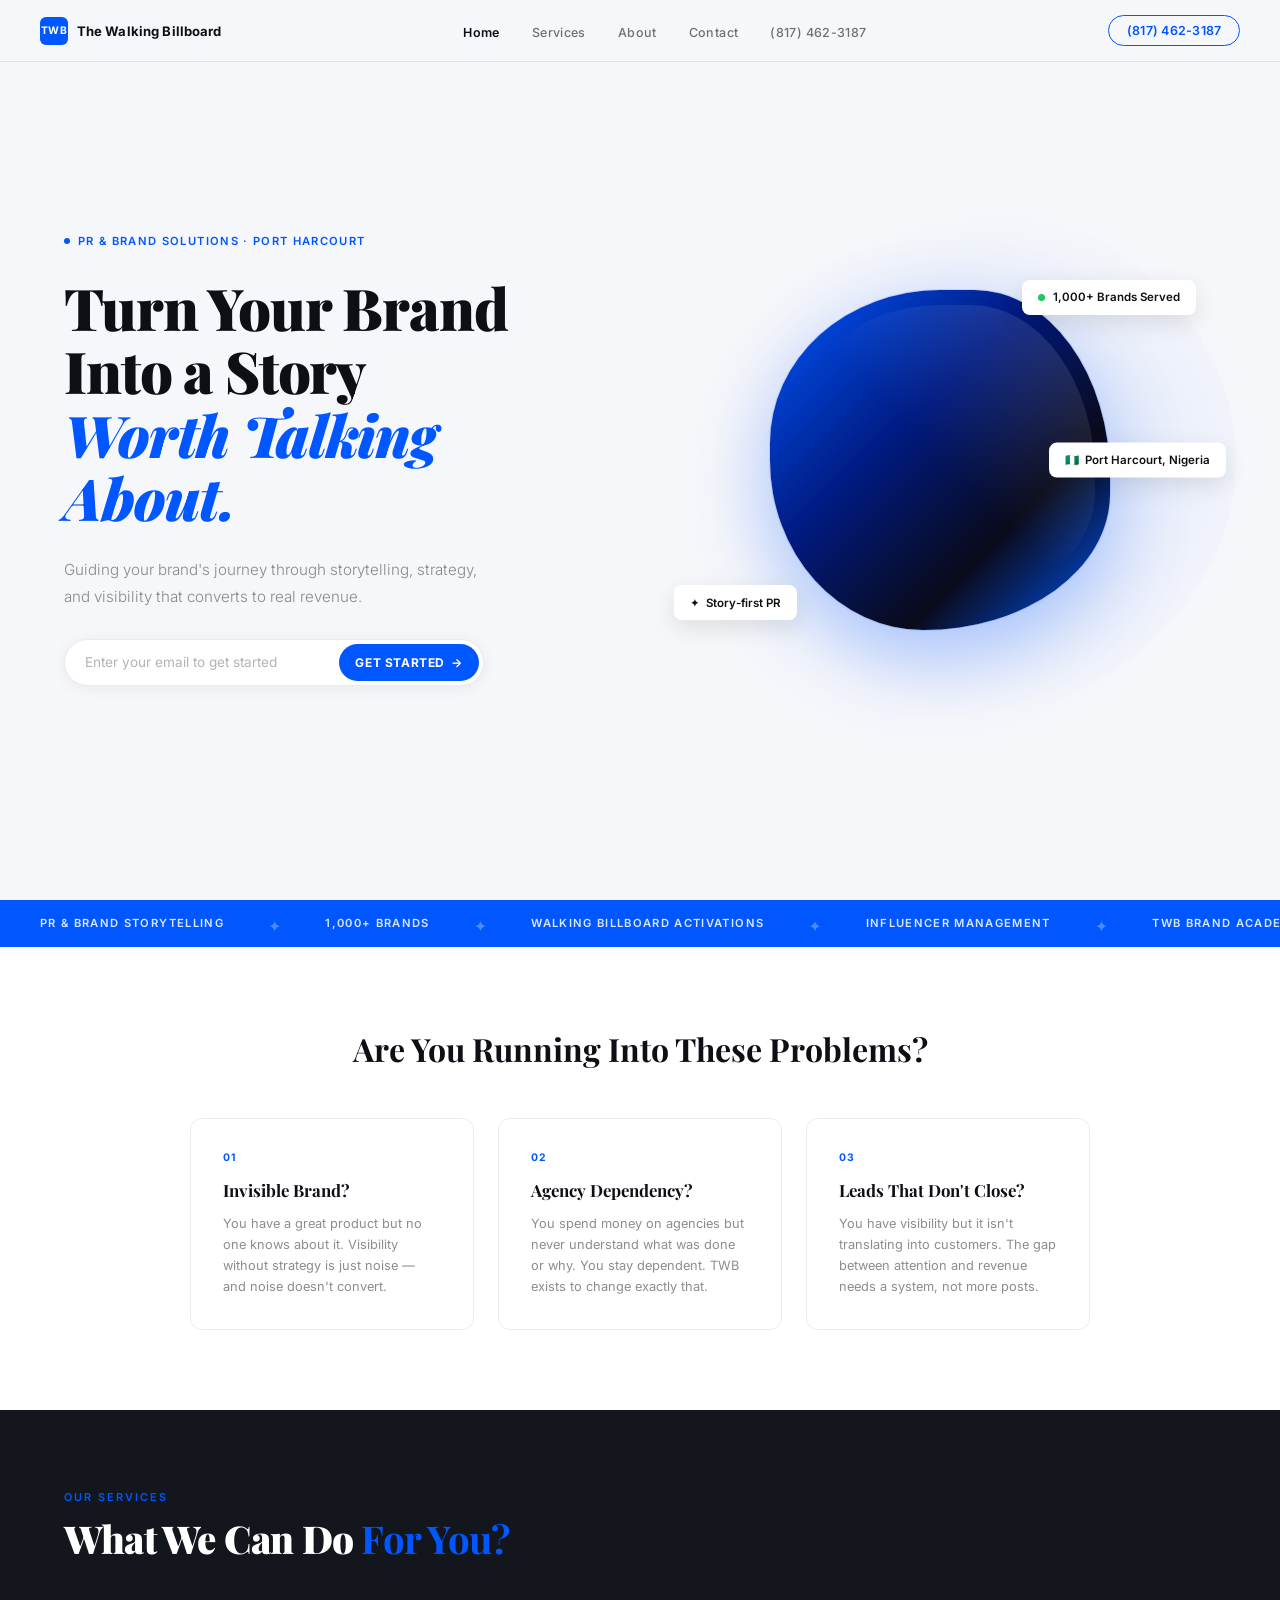
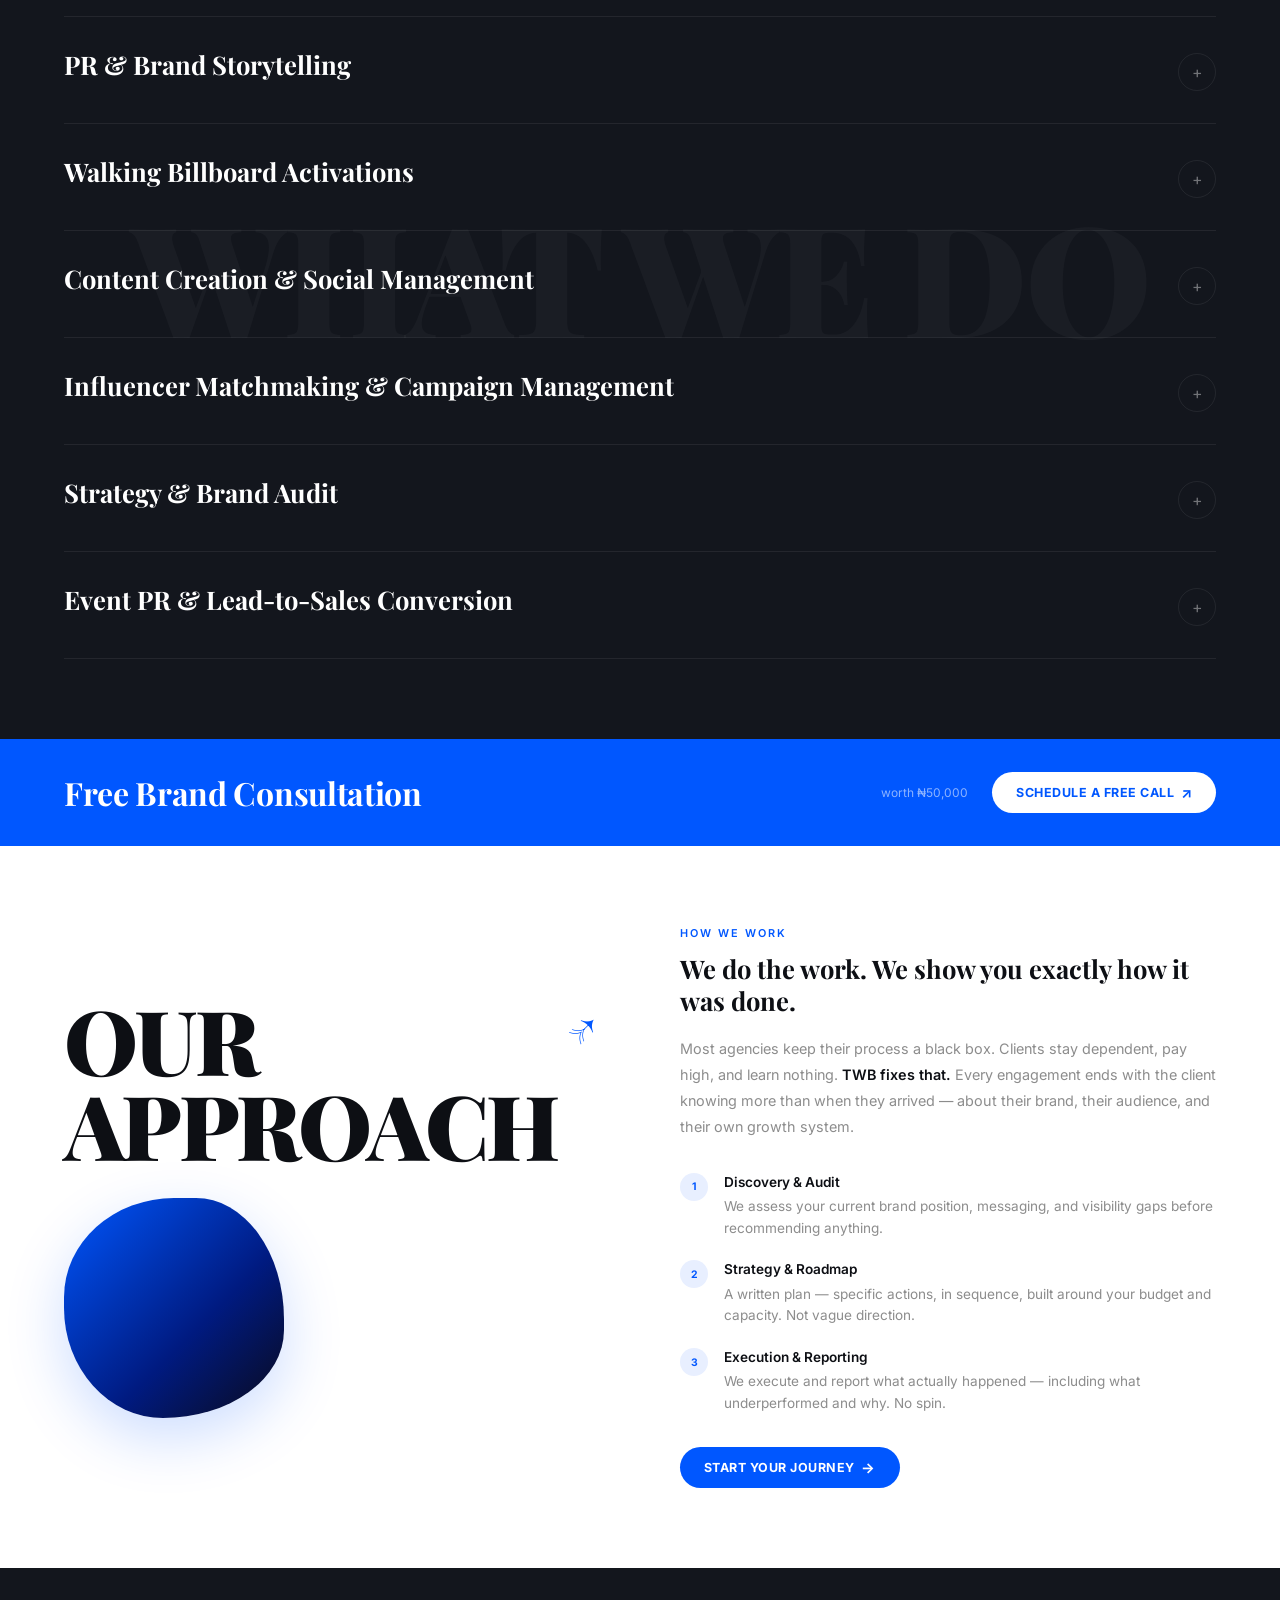
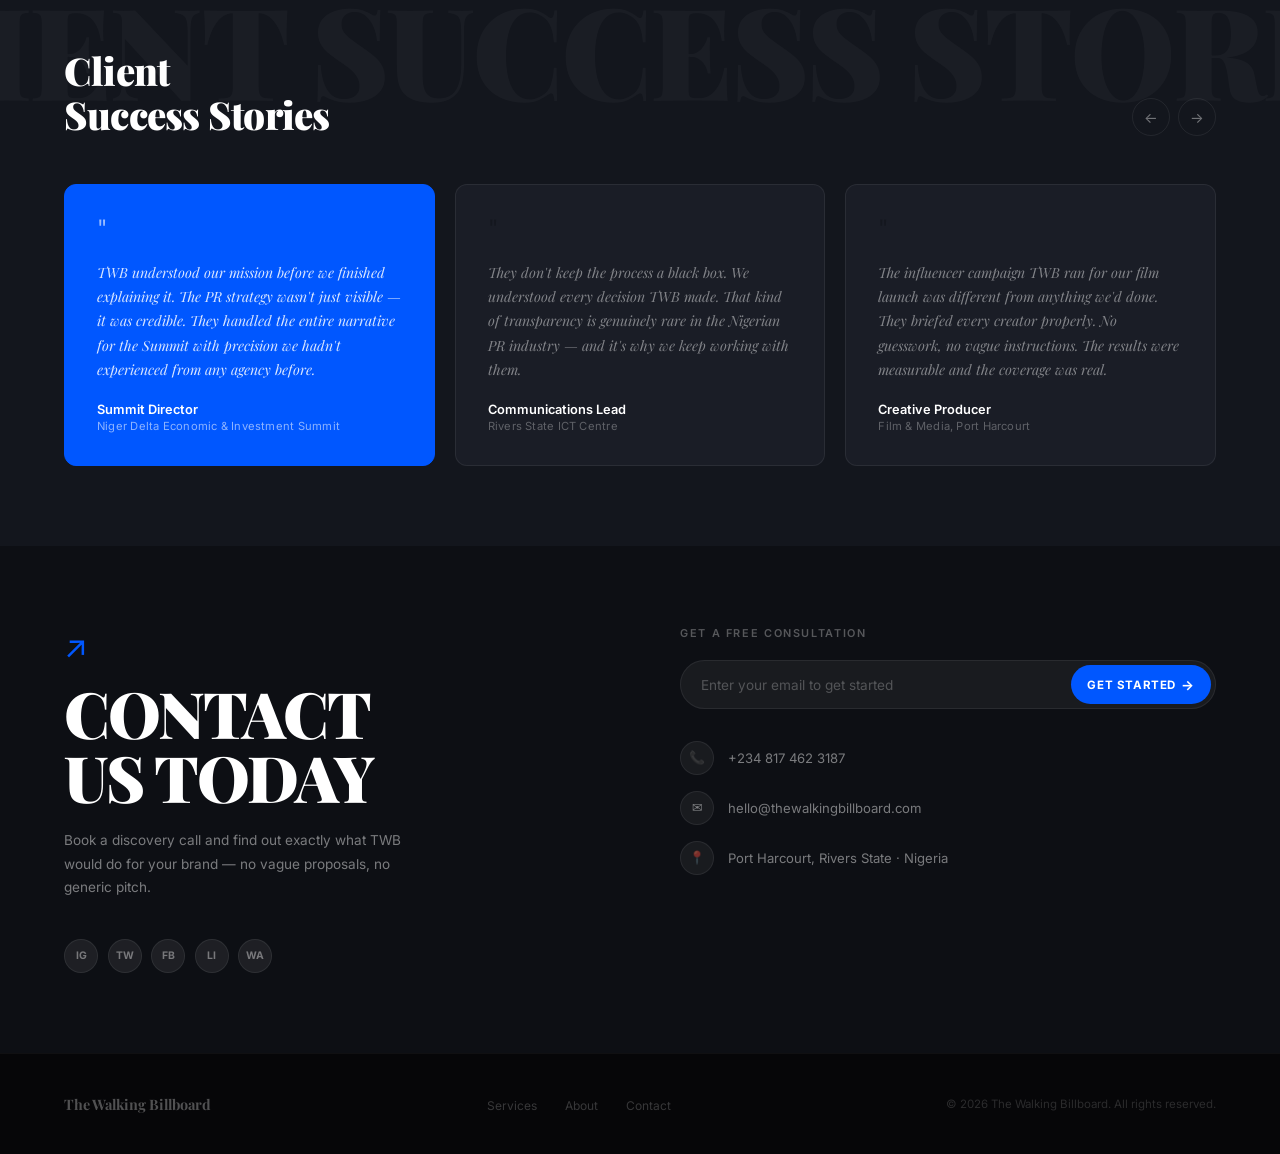
==== index.html @ 9c73ed3b "Build full multi-page website for The Walking Billboard Unify all pages onto one premium design syst" ====
<!DOCTYPE html>
<html lang="en">
<head>
<meta charset="UTF-8">
<meta name="viewport" content="width=device-width, initial-scale=1.0">
<title>The Walking Billboard — PR & Brand Solutions | Port Harcourt</title>
<meta name="description" content="The Walking Billboard is a PR and brand strategy studio in Port Harcourt, Nigeria. We turn brands into stories worth talking about — storytelling, visibility, and conversion that drive real revenue.">
<link rel="preconnect" href="https://fonts.googleapis.com">
<link rel="preconnect" href="https://fonts.gstatic.com" crossorigin>
<link href="https://fonts.googleapis.com/css2?family=Playfair+Display:ital,wght@0,700;0,900;1,700&family=Inter:wght@300;400;500;600;700&display=swap" rel="stylesheet">
<link rel="stylesheet" href="styles.css">
</head>
<body>

<!-- NAV -->
<nav>
  <a href="index.html" class="nav-logo">
    <div class="nav-logo-mark">TWB</div>
    The Walking Billboard
  </a>
  <button class="nav-toggle" aria-label="Toggle navigation">☰</button>
  <ul class="nav-links">
    <li><a href="index.html" class="active">Home</a></li>
    <li><a href="services.html">Services</a></li>
    <li><a href="about.html">About</a></li>
    <li><a href="contact.html">Contact</a></li>
    <li><a href="tel:+2348174623187" class="nav-cta-mobile">(817) 462-3187</a></li>
  </ul>
  <a href="tel:+2348174623187" class="nav-cta">(817) 462-3187</a>
</nav>


<!-- HERO -->
<section class="hero">
  <div class="hero-left">
    <div class="hero-tag fade-in">
      <span class="hero-tag-dot"></span>
      PR & Brand Solutions · Port Harcourt
    </div>
    <h1 class="hero-headline fade-in">
      Turn Your Brand<br>Into a Story<br><em>Worth Talking About.</em>
    </h1>
    <p class="hero-sub fade-in">
      Guiding your brand's journey through storytelling, strategy, and visibility that converts to real revenue.
    </p>
    <form class="hero-form fade-in" data-form="lead">
      <div class="hero-input-row">
        <input class="hero-input" type="email" required placeholder="Enter your email to get started">
        <button class="hero-input-btn" type="submit">Get Started <span>→</span></button>
      </div>
    </form>
  </div>

  <div class="hero-right fade-in">
    <div class="hero-visual-bg"></div>
    <div class="hero-orb"><div class="hero-orb-inner"></div></div>
    <div class="hero-floating-tag tag-top">
      <span class="dot"></span> 1,000+ Brands Served
    </div>
    <div class="hero-floating-tag tag-bottom">
      ✦ &nbsp;Story-first PR
    </div>
    <div class="hero-floating-tag tag-mid">
      🇳🇬 &nbsp;Port Harcourt, Nigeria
    </div>
  </div>
</section>


<!-- TICKER -->
<div class="ticker-wrap">
  <div class="ticker-inner">
    <span class="ticker-item">PR & Brand Storytelling</span><span class="ticker-sep">✦</span>
    <span class="ticker-item">1,000+ Brands</span><span class="ticker-sep">✦</span>
    <span class="ticker-item">Walking Billboard Activations</span><span class="ticker-sep">✦</span>
    <span class="ticker-item">Influencer Management</span><span class="ticker-sep">✦</span>
    <span class="ticker-item">TWB Brand Academy</span><span class="ticker-sep">✦</span>
    <span class="ticker-item">Content Creation</span><span class="ticker-sep">✦</span>
    <span class="ticker-item">Event Launch PR</span><span class="ticker-sep">✦</span>
    <span class="ticker-item">Media Strategy</span><span class="ticker-sep">✦</span>
    <!-- dupe for loop -->
    <span class="ticker-item">PR & Brand Storytelling</span><span class="ticker-sep">✦</span>
    <span class="ticker-item">1,000+ Brands</span><span class="ticker-sep">✦</span>
    <span class="ticker-item">Walking Billboard Activations</span><span class="ticker-sep">✦</span>
    <span class="ticker-item">Influencer Management</span><span class="ticker-sep">✦</span>
    <span class="ticker-item">TWB Brand Academy</span><span class="ticker-sep">✦</span>
    <span class="ticker-item">Content Creation</span><span class="ticker-sep">✦</span>
    <span class="ticker-item">Event Launch PR</span><span class="ticker-sep">✦</span>
    <span class="ticker-item">Media Strategy</span><span class="ticker-sep">✦</span>
  </div>
</div>


<!-- PROBLEMS -->
<section class="problems">
  <h2 class="problems-heading fade-in">Are You Running Into These Problems?</h2>
  <div class="problems-grid">
    <div class="problem-card fade-in">
      <div class="problem-num">01</div>
      <h3>Invisible Brand?</h3>
      <p>You have a great product but no one knows about it. Visibility without strategy is just noise — and noise doesn't convert.</p>
    </div>
    <div class="problem-card fade-in">
      <div class="problem-num">02</div>
      <h3>Agency Dependency?</h3>
      <p>You spend money on agencies but never understand what was done or why. You stay dependent. TWB exists to change exactly that.</p>
    </div>
    <div class="problem-card fade-in">
      <div class="problem-num">03</div>
      <h3>Leads That Don't Close?</h3>
      <p>You have visibility but it isn't translating into customers. The gap between attention and revenue needs a system, not more posts.</p>
    </div>
  </div>
</section>


<!-- SERVICES -->
<section class="services-section" id="services">
  <div class="services-ghost">WHAT WE DO</div>
  <p class="services-label fade-in">Our Services</p>
  <h2 class="services-heading fade-in">What We Can Do <strong>For You?</strong></h2>

  <div class="service-rows">
    <div class="service-row fade-in">
      <div class="service-row-left">
        <div class="service-row-title">PR &amp; Brand Storytelling</div>
        <div class="service-row-body">Full PR management — TWB acts as your publicist, building and protecting your brand narrative in the public space. Brand story development, press releases, crisis comms, and quarterly brand reviews.</div>
      </div>
      <div class="service-row-arrow">+</div>
    </div>

    <div class="service-row fade-in">
      <div class="service-row-left">
        <div class="service-row-title">Walking Billboard Activations</div>
        <div class="service-row-body">Brand ambassadors deployed in streets, events, and venues — wearing your merch, carrying your message, generating the kind of presence a roadside sign never could. Minimum three ambassadors per activation, with real-time social documentation.</div>
      </div>
      <div class="service-row-arrow">+</div>
    </div>

    <div class="service-row fade-in">
      <div class="service-row-left">
        <div class="service-row-title">Content Creation &amp; Social Management</div>
        <div class="service-row-body">Monthly production of social media content built around a narrative arc, not random promotional posts. Three package tiers covering copy, captions, graphics, and short-form video. Full management option includes community engagement, DMs, and competitor monitoring.</div>
      </div>
      <div class="service-row-arrow">+</div>
    </div>

    <div class="service-row fade-in">
      <div class="service-row-left">
        <div class="service-row-title">Influencer Matchmaking &amp; Campaign Management</div>
        <div class="service-row-body">TWB identifies, vets, negotiates with, and manages influencers on your behalf — assessed on engagement rate, audience demographics, content quality, and past brand work. Full post-campaign reporting with reach, engagement, and qualitative brand assessment.</div>
      </div>
      <div class="service-row-arrow">+</div>
    </div>

    <div class="service-row fade-in">
      <div class="service-row-left">
        <div class="service-row-title">Strategy &amp; Brand Audit</div>
        <div class="service-row-body">A full brand strategy session or diagnostic audit that ends with a documented roadmap and prioritised action list. Not a mood board — a written plan that tells you what to do, in what order, and why. Delivered within five working days.</div>
      </div>
      <div class="service-row-arrow">+</div>
    </div>

    <div class="service-row fade-in">
      <div class="service-row-left">
        <div class="service-row-title">Event PR &amp; Lead-to-Sales Conversion</div>
        <div class="service-row-body">End-to-end PR for product launches and branded events — pre-event build-up, live coverage, post-event media recap. Plus a done-for-you sales conversion toolbox: DM scripts, follow-up sequences, objection handlers, and pricing conversation guides.</div>
      </div>
      <div class="service-row-arrow">+</div>
    </div>
  </div>
</section>


<!-- CTA BANNER -->
<div class="cta-banner">
  <div class="cta-banner-text">Free Brand Consultation</div>
  <div class="cta-banner-right">
    <span class="cta-banner-note">worth ₦50,000</span>
    <a href="contact.html" class="btn-pill-white">Schedule a Free Call <span>↗</span></a>
  </div>
</div>


<!-- APPROACH -->
<section class="approach-section" id="approach">
  <div class="approach-left fade-in">
    <div class="approach-ghost-heading">
      OUR<br>APPROACH
      <span class="arrow-icon">↗</span>
    </div>
    <div class="approach-visual"></div>
  </div>

  <div class="approach-right fade-in">
    <p class="approach-sublabel">How We Work</p>
    <h3 class="approach-subheading">We do the work. We show you exactly how it was done.</h3>
    <p class="approach-body">
      Most agencies keep their process a black box. Clients stay dependent, pay high, and learn nothing. <strong>TWB fixes that.</strong> Every engagement ends with the client knowing more than when they arrived — about their brand, their audience, and their own growth system.
    </p>

    <div class="approach-steps">
      <div class="approach-step">
        <div class="approach-step-num">1</div>
        <div class="approach-step-text">
          <strong>Discovery &amp; Audit</strong>
          We assess your current brand position, messaging, and visibility gaps before recommending anything.
        </div>
      </div>
      <div class="approach-step">
        <div class="approach-step-num">2</div>
        <div class="approach-step-text">
          <strong>Strategy &amp; Roadmap</strong>
          A written plan — specific actions, in sequence, built around your budget and capacity. Not vague direction.
        </div>
      </div>
      <div class="approach-step">
        <div class="approach-step-num">3</div>
        <div class="approach-step-text">
          <strong>Execution &amp; Reporting</strong>
          We execute and report what actually happened — including what underperformed and why. No spin.
        </div>
      </div>
    </div>

    <a href="about.html" class="btn-pill-blue">Start Your Journey <span>→</span></a>
  </div>
</section>


<!-- TESTIMONIALS -->
<section class="testimonials-section" id="work">
  <div class="testi-ghost">CLIENT SUCCESS STORIES</div>

  <div class="testi-header">
    <h2 class="testi-heading fade-in">Client<br>Success Stories</h2>
    <div class="testi-nav">
      <button class="testi-nav-btn" aria-label="Previous">←</button>
      <button class="testi-nav-btn" aria-label="Next">→</button>
    </div>
  </div>

  <div class="testi-grid">
    <div class="testi-card featured fade-in">
      <div class="testi-quote-icon">"</div>
      <div class="testi-quote">TWB understood our mission before we finished explaining it. The PR strategy wasn't just visible — it was credible. They handled the entire narrative for the Summit with precision we hadn't experienced from any agency before.</div>
      <div class="testi-author">
        <div class="testi-name">Summit Director</div>
        <div class="testi-brand">Niger Delta Economic &amp; Investment Summit</div>
      </div>
    </div>

    <div class="testi-card fade-in">
      <div class="testi-quote-icon">"</div>
      <div class="testi-quote">They don't keep the process a black box. We understood every decision TWB made. That kind of transparency is genuinely rare in the Nigerian PR industry — and it's why we keep working with them.</div>
      <div class="testi-author">
        <div class="testi-name">Communications Lead</div>
        <div class="testi-brand">Rivers State ICT Centre</div>
      </div>
    </div>

    <div class="testi-card fade-in">
      <div class="testi-quote-icon">"</div>
      <div class="testi-quote">The influencer campaign TWB ran for our film launch was different from anything we'd done. They briefed every creator properly. No guesswork, no vague instructions. The results were measurable and the coverage was real.</div>
      <div class="testi-author">
        <div class="testi-name">Creative Producer</div>
        <div class="testi-brand">Film & Media, Port Harcourt</div>
      </div>
    </div>
  </div>
</section>


<!-- CONTACT -->
<section class="contact-section" id="contact">
  <div class="contact-left fade-in">
    <span class="contact-arrow">↗</span>
    <h2 class="contact-heading">CONTACT<br>US TODAY</h2>
    <p class="contact-subtext">Book a discovery call and find out exactly what TWB would do for your brand — no vague proposals, no generic pitch.</p>
    <div class="contact-socials">
      <a href="#" class="social-icon">IG</a>
      <a href="#" class="social-icon">TW</a>
      <a href="#" class="social-icon">FB</a>
      <a href="#" class="social-icon">LI</a>
      <a href="https://wa.me/2348174623187" class="social-icon">WA</a>
    </div>
  </div>

  <div class="contact-right fade-in">
    <span class="contact-form-label">Get a Free Consultation</span>
    <form data-form="lead">
      <div class="contact-input-row">
        <input class="contact-input" type="email" required placeholder="Enter your email to get started">
        <button class="contact-btn" type="submit">Get Started <span style="font-size:0.85rem">→</span></button>
      </div>
    </form>

    <div class="contact-details">
      <div class="contact-detail">
        <div class="contact-detail-icon">📞</div>
        <a href="tel:+2348174623187">+234 817 462 3187</a>
      </div>
      <div class="contact-detail">
        <div class="contact-detail-icon">✉</div>
        <a href="mailto:hello@thewalkingbillboard.com">hello@thewalkingbillboard.com</a>
      </div>
      <div class="contact-detail">
        <div class="contact-detail-icon">📍</div>
        Port Harcourt, Rivers State · Nigeria
      </div>
    </div>
  </div>
</section>


<!-- FOOTER -->
<footer class="site-footer">
  <a href="index.html" class="footer-logo">The Walking Billboard</a>
  <ul class="footer-links">
    <li><a href="services.html">Services</a></li>
    <li><a href="about.html">About</a></li>
    <li><a href="contact.html">Contact</a></li>
  </ul>
  <p class="footer-copy">© <span id="year">2025</span> The Walking Billboard. All rights reserved.</p>
</footer>

<script src="script.js"></script>
</body>
</html>
---- styles.css ----
/* ============================================================
   THE WALKING BILLBOARD — Unified Design System
   PR & Brand Solutions · Port Harcourt, Nigeria
   ============================================================ */

*, *::before, *::after { box-sizing: border-box; margin: 0; padding: 0; }

:root {
  --black: #0D0F14;
  --dark: #13161D;
  --card-dark: #1A1D26;
  --white: #FFFFFF;
  --blue: #0057FF;
  --blue-hover: #0045CC;
  --blue-light: #E8EFFF;
  --offwhite: #F6F7FA;
  --border: rgba(255,255,255,0.07);
  --border-light: rgba(0,0,0,0.08);
  --muted-dark: rgba(255,255,255,0.45);
  --muted-light: rgba(0,0,0,0.45);
  --serif: 'Playfair Display', Georgia, serif;
  --sans: 'Inter', system-ui, sans-serif;
  --radius: 12px;
  --radius-sm: 8px;
  --container: 1180px;
}

html { scroll-behavior: smooth; }
body { font-family: var(--sans); background: var(--offwhite); color: var(--black); overflow-x: hidden; }
a { color: inherit; text-decoration: none; }
img { max-width: 100%; display: block; }
button, input, textarea { font: inherit; }

.container { width: min(var(--container), calc(100% - 4rem)); margin: 0 auto; }

/* ── NAV ─────────────────────────────── */
nav {
  position: fixed; top: 0; left: 0; right: 0; z-index: 200;
  display: flex; justify-content: space-between; align-items: center;
  padding: 0 2.5rem;
  height: 62px;
  background: rgba(246,247,250,0.92);
  backdrop-filter: blur(16px);
  border-bottom: 1px solid var(--border-light);
}

.nav-logo {
  display: flex; align-items: center; gap: 0.55rem;
  font-family: var(--sans); font-size: 0.82rem; font-weight: 700;
  letter-spacing: 0.01em; color: var(--black); text-decoration: none;
}

.nav-logo-mark {
  width: 28px; height: 28px; background: var(--blue); border-radius: 6px;
  display: flex; align-items: center; justify-content: center;
  font-size: 0.65rem; font-weight: 700; color: #fff; letter-spacing: 0.05em; flex-shrink: 0;
}

.nav-links { display: flex; gap: 2rem; list-style: none; align-items: center; }
.nav-links a {
  font-size: 0.78rem; font-weight: 500; letter-spacing: 0.03em;
  color: rgba(0,0,0,0.55); text-decoration: none; transition: color 0.2s;
}
.nav-links a:hover, .nav-links a.active { color: var(--black); }
.nav-links a.active { font-weight: 600; }

.nav-cta {
  font-size: 0.78rem; font-weight: 600;
  color: var(--blue); border: 1.5px solid var(--blue);
  padding: 0.45rem 1.1rem; border-radius: 999px;
  text-decoration: none; letter-spacing: 0.02em;
  transition: background 0.2s, color 0.2s;
  white-space: nowrap;
}
.nav-cta:hover { background: var(--blue); color: #fff; }

.nav-toggle {
  display: none; background: none; border: none; cursor: pointer;
  font-size: 1.3rem; color: var(--black); line-height: 1;
}

/* ── BUTTONS ─────────────────────────── */
.btn-pill-white, .btn-pill-blue {
  padding: 0.75rem 1.5rem; border-radius: 999px; border: none;
  font-family: var(--sans); font-size: 0.78rem; font-weight: 700;
  letter-spacing: 0.04em; text-transform: uppercase;
  text-decoration: none; cursor: pointer; display: inline-flex; align-items: center; gap: 0.4rem;
  transition: background 0.2s, transform 0.15s; white-space: nowrap;
}
.btn-pill-white { background: #fff; color: var(--blue); }
.btn-pill-white:hover { background: var(--blue-light); transform: translateY(-1px); }
.btn-pill-blue { background: var(--blue); color: #fff; }
.btn-pill-blue:hover { background: var(--blue-hover); transform: translateY(-1px); }
.btn-pill-white span, .btn-pill-blue span { font-size: 0.9rem; }

/* ── SHARED SECTION HELPERS ──────────── */
.eyebrow {
  font-size: 0.68rem; font-weight: 600; letter-spacing: 0.18em;
  text-transform: uppercase; color: var(--blue); margin-bottom: 0.75rem; display: inline-block;
}

/* ── PAGE HEADER (inner pages) ───────── */
.page-header {
  background: var(--offwhite);
  padding: 130px 4rem 3.5rem;
  position: relative; overflow: hidden;
}
.page-header::after {
  content: ""; position: absolute; top: -10%; right: -5%;
  width: 480px; height: 480px;
  background: radial-gradient(ellipse 60% 60% at 60% 50%, rgba(0,87,255,0.10) 0%, transparent 70%);
  pointer-events: none;
}
.page-header-tag {
  display: inline-flex; align-items: center; gap: 0.5rem;
  font-size: 0.7rem; font-weight: 600; letter-spacing: 0.12em; text-transform: uppercase;
  color: var(--blue); margin-bottom: 1.25rem;
}
.page-header-tag .dot { width: 6px; height: 6px; border-radius: 50%; background: var(--blue); }
.page-header h1 {
  font-family: var(--serif);
  font-size: clamp(2.4rem, 4.5vw, 3.8rem);
  font-weight: 900; line-height: 1.08; letter-spacing: -0.02em;
  color: var(--black); max-width: 800px;
}
.page-header h1 em { color: var(--blue); font-style: italic; }
.page-header p {
  font-size: 0.95rem; font-weight: 300; color: var(--muted-light);
  line-height: 1.75; max-width: 560px; margin-top: 1.25rem;
}

/* ── HERO ────────────────────────────── */
.hero {
  min-height: 100vh;
  background: var(--offwhite);
  display: grid;
  grid-template-columns: 1fr 1fr;
  align-items: center;
  padding: 100px 4rem 5rem;
  gap: 3rem;
  position: relative;
  overflow: hidden;
}

.hero-left { display: flex; flex-direction: column; gap: 1.75rem; }

.hero-tag {
  display: inline-flex; align-items: center; gap: 0.5rem;
  font-size: 0.7rem; font-weight: 600; letter-spacing: 0.12em; text-transform: uppercase;
  color: var(--blue);
}
.hero-tag-dot { width: 6px; height: 6px; border-radius: 50%; background: var(--blue); }

.hero-headline {
  font-family: var(--serif);
  font-size: clamp(2.8rem, 4.5vw, 4.2rem);
  font-weight: 900; line-height: 1.1; letter-spacing: -0.02em;
  color: var(--black);
}
.hero-headline em { color: var(--blue); font-style: italic; }

.hero-sub {
  font-size: 0.95rem; font-weight: 300; color: var(--muted-light);
  line-height: 1.75; max-width: 420px;
}

.hero-form { max-width: 420px; }
.hero-input-row {
  display: flex; gap: 0;
  background: #fff;
  border: 1.5px solid var(--border-light);
  border-radius: 999px;
  overflow: hidden;
  box-shadow: 0 2px 16px rgba(0,0,0,0.06);
}

.hero-input {
  flex: 1; border: none; outline: none;
  padding: 0.85rem 1.25rem;
  font-family: var(--sans); font-size: 0.85rem; color: var(--black);
  background: transparent;
}
.hero-input::placeholder { color: rgba(0,0,0,0.3); }

.hero-input-btn {
  background: var(--blue); color: #fff; border: none; cursor: pointer;
  padding: 0.7rem 1rem; border-radius: 999px; margin: 4px;
  display: flex; align-items: center; gap: 0.4rem;
  font-family: var(--sans); font-size: 0.75rem; font-weight: 700;
  letter-spacing: 0.05em; text-transform: uppercase;
  transition: background 0.2s;
  white-space: nowrap;
}
.hero-input-btn:hover { background: var(--blue-hover); }

.form-note { font-size: 0.72rem; color: var(--muted-light); margin-top: 0.6rem; padding-left: 0.5rem; }
.form-note.success { color: #15803D; font-weight: 600; }

.hero-right {
  display: flex; align-items: center; justify-content: center;
  position: relative; min-height: 480px;
}

.hero-visual-bg {
  position: absolute; inset: -20px;
  background: radial-gradient(ellipse 70% 70% at 60% 50%, rgba(0,87,255,0.12) 0%, transparent 70%);
  border-radius: 50%;
}

.hero-orb {
  width: 340px; height: 340px;
  background: linear-gradient(135deg, #0057FF 0%, #001A80 40%, #0A0A1A 70%, #0057FF 100%);
  border-radius: 50% 40% 55% 45% / 45% 55% 40% 50%;
  position: relative; z-index: 1;
  box-shadow: 0 30px 80px rgba(0,87,255,0.3), 0 0 0 1px rgba(0,87,255,0.15);
  animation: morph 8s ease-in-out infinite;
}

@keyframes morph {
  0%, 100% { border-radius: 50% 40% 55% 45% / 45% 55% 40% 50%; }
  25% { border-radius: 40% 55% 45% 60% / 55% 40% 60% 45%; }
  50% { border-radius: 60% 40% 45% 55% / 40% 60% 55% 45%; }
  75% { border-radius: 45% 60% 55% 40% / 60% 45% 40% 55%; }
}

.hero-orb-inner {
  position: absolute; inset: 15px;
  background: linear-gradient(225deg, rgba(255,255,255,0.15) 0%, transparent 50%);
  border-radius: inherit;
}

.hero-floating-tag {
  position: absolute; z-index: 2;
  background: #fff; border-radius: var(--radius-sm);
  padding: 0.65rem 1rem;
  box-shadow: 0 8px 24px rgba(0,0,0,0.1);
  font-size: 0.72rem; font-weight: 600; color: var(--black);
  display: flex; align-items: center; gap: 0.5rem;
}

.hero-floating-tag .dot { width: 7px; height: 7px; border-radius: 50%; background: #22C55E; flex-shrink: 0; }
.tag-top { top: 60px; right: 20px; }
.tag-bottom { bottom: 80px; left: 10px; }
.tag-mid { top: 50%; right: -10px; transform: translateY(-50%); }

/* ── PROBLEMS ─────────────────────────── */
.problems {
  background: #fff;
  padding: 5rem 4rem;
}

.problems-heading {
  font-family: var(--serif);
  font-size: clamp(1.6rem, 2.5vw, 2.4rem);
  font-weight: 700; text-align: center;
  color: var(--black); margin-bottom: 3rem;
}

.problems-grid {
  display: grid; grid-template-columns: repeat(3, 1fr); gap: 1.5rem;
  max-width: 900px; margin: 0 auto;
}

.problem-card {
  border: 1.5px solid var(--border-light);
  border-radius: var(--radius); padding: 2rem;
  transition: border-color 0.2s, box-shadow 0.2s;
}
.problem-card:hover { border-color: var(--blue); box-shadow: 0 4px 24px rgba(0,87,255,0.08); }

.problem-num {
  font-size: 0.65rem; font-weight: 700; color: var(--blue);
  letter-spacing: 0.1em; margin-bottom: 1rem;
}

.problem-card h3 {
  font-family: var(--serif);
  font-size: 1.05rem; font-weight: 700; color: var(--black);
  margin-bottom: 0.65rem; line-height: 1.3;
}

.problem-card p { font-size: 0.8rem; color: var(--muted-light); line-height: 1.65; }

/* ── SERVICES (accordion rows) ────────── */
.services-section {
  background: var(--dark);
  padding: 5rem 4rem;
  position: relative; overflow: hidden;
}

.services-ghost {
  position: absolute; top: 50%; left: 50%; transform: translate(-50%, -50%);
  font-family: var(--serif); font-size: clamp(5rem, 12vw, 11rem);
  font-weight: 900; color: rgba(255,255,255,0.03);
  white-space: nowrap; pointer-events: none; user-select: none;
  letter-spacing: -0.02em; line-height: 1;
}

.services-label {
  font-size: 0.68rem; font-weight: 600; letter-spacing: 0.18em;
  text-transform: uppercase; color: var(--blue); margin-bottom: 0.75rem;
}

.services-heading {
  font-family: var(--serif);
  font-size: clamp(1.6rem, 3vw, 2.8rem);
  font-weight: 900; color: #fff; letter-spacing: -0.02em;
  margin-bottom: 3.5rem; line-height: 1.15;
}

.services-heading strong { color: var(--blue); }

.service-rows { display: flex; flex-direction: column; border-top: 1px solid var(--border); position: relative; z-index: 1; }

.service-row {
  display: grid; grid-template-columns: 1fr auto;
  align-items: start; gap: 2rem;
  padding: 2rem 0;
  border-bottom: 1px solid var(--border);
  cursor: pointer;
  transition: background 0.2s;
  border-radius: 0;
}

.service-row:hover .service-row-title { color: var(--blue); }

.service-row-left { display: flex; flex-direction: column; gap: 0; }

.service-row-title {
  font-family: var(--serif);
  font-size: clamp(1.2rem, 2vw, 1.6rem); font-weight: 700;
  color: #fff; line-height: 1.2;
  transition: color 0.2s; margin-bottom: 0;
}

.service-row-body {
  font-size: 0.82rem; color: var(--muted-dark);
  line-height: 1.65; max-width: 560px;
  max-height: 0; overflow: hidden;
  transition: max-height 0.35s ease, margin-top 0.2s;
}

.service-row.open .service-row-body { max-height: 200px; margin-top: 0.75rem; }

.service-row-arrow {
  width: 38px; height: 38px; border: 1.5px solid var(--border);
  border-radius: 50%; display: flex; align-items: center; justify-content: center;
  color: rgba(255,255,255,0.4); font-size: 1rem; flex-shrink: 0;
  transition: background 0.2s, border-color 0.2s, transform 0.3s, color 0.2s;
  margin-top: 4px;
}

.service-row.open .service-row-arrow {
  background: var(--blue); border-color: var(--blue); color: #fff; transform: rotate(45deg);
}

/* ── BLUE CTA BANNER ─────────────────── */
.cta-banner {
  background: var(--blue);
  padding: 2rem 4rem;
  display: flex; align-items: center; justify-content: space-between; gap: 2rem;
  flex-wrap: wrap;
}

.cta-banner-text {
  font-family: var(--serif);
  font-size: clamp(1.3rem, 2.5vw, 2rem);
  font-weight: 700; color: #fff; letter-spacing: -0.01em;
}

.cta-banner-right { display: flex; align-items: center; gap: 1.5rem; flex-wrap: wrap; }

.cta-banner-note { font-size: 0.75rem; color: rgba(255,255,255,0.55); }

/* ── APPROACH ────────────────────────── */
.approach-section {
  background: #fff;
  padding: 5rem 4rem;
  display: grid; grid-template-columns: 1fr 1fr; gap: 5rem; align-items: center;
}

.approach-ghost-heading {
  font-family: var(--serif);
  font-size: clamp(3.5rem, 7vw, 6.5rem);
  font-weight: 900; line-height: 0.95;
  color: var(--black); letter-spacing: -0.03em;
  display: flex; align-items: flex-start; gap: 0.5rem;
}

.approach-ghost-heading .arrow-icon {
  font-size: 0.5em; margin-top: 0.2em; color: var(--blue);
}

.approach-visual {
  width: 220px; height: 220px; margin-top: 2rem;
  background: linear-gradient(135deg, #0057FF 0%, #001A80 60%, #0A0A1A 100%);
  border-radius: 50% 40% 55% 45% / 45% 55% 40% 50%;
  box-shadow: 0 20px 60px rgba(0,87,255,0.2);
  animation: morph 10s ease-in-out infinite reverse;
}

.approach-sublabel {
  color: var(--blue); font-size: 0.68rem; font-weight: 600;
  letter-spacing: 0.18em; text-transform: uppercase; margin-bottom: 0.75rem;
}

.approach-subheading {
  font-family: var(--serif); font-size: clamp(1.4rem, 2vw, 1.9rem);
  font-weight: 700; color: var(--black); margin-bottom: 1.25rem; line-height: 1.25;
}

.approach-body {
  font-size: 0.9rem; color: var(--muted-light); line-height: 1.8; margin-bottom: 2rem;
}

.approach-body strong { color: var(--black); font-weight: 600; }

.approach-steps { display: flex; flex-direction: column; gap: 1.25rem; margin-bottom: 2rem; }

.approach-step { display: flex; gap: 1rem; align-items: flex-start; }

.approach-step-num {
  width: 28px; height: 28px; background: var(--blue-light); border-radius: 50%;
  display: flex; align-items: center; justify-content: center; flex-shrink: 0;
  font-size: 0.65rem; font-weight: 700; color: var(--blue); margin-top: 1px;
}

.approach-step-text { font-size: 0.85rem; color: var(--muted-light); line-height: 1.6; }
.approach-step-text strong { color: var(--black); font-weight: 600; display: block; margin-bottom: 0.15rem; }

/* ── TESTIMONIALS ────────────────────── */
.testimonials-section {
  background: var(--dark);
  padding: 5rem 4rem;
  position: relative; overflow: hidden;
}

.testi-ghost {
  position: absolute; top: 0; left: 50%; transform: translateX(-50%);
  font-family: var(--serif); font-size: clamp(4rem, 10vw, 9rem);
  font-weight: 900; color: rgba(255,255,255,0.03);
  white-space: nowrap; pointer-events: none; user-select: none;
  letter-spacing: -0.02em; line-height: 1; padding-top: 1rem;
}

.testi-header { display: flex; align-items: flex-end; justify-content: space-between; margin-bottom: 3rem; position: relative; z-index: 1; }

.testi-heading {
  font-family: var(--serif);
  font-size: clamp(1.6rem, 3vw, 2.6rem); font-weight: 900;
  color: #fff; letter-spacing: -0.02em; line-height: 1.15;
}

.testi-nav { display: flex; gap: 0.5rem; }
.testi-nav-btn {
  width: 38px; height: 38px; border: 1.5px solid var(--border);
  border-radius: 50%; background: none; color: rgba(255,255,255,0.4);
  cursor: pointer; display: flex; align-items: center; justify-content: center;
  font-size: 0.9rem; transition: border-color 0.2s, color 0.2s;
}
.testi-nav-btn:hover { border-color: var(--blue); color: var(--blue); }

.testi-grid {
  display: grid; grid-template-columns: repeat(3, 1fr); gap: 1.25rem;
  position: relative; z-index: 1;
}

.testi-card {
  background: var(--card-dark); border-radius: var(--radius);
  padding: 2rem; display: flex; flex-direction: column; gap: 1.25rem;
  border: 1px solid var(--border);
}

.testi-card.featured { background: var(--blue); border-color: var(--blue); }

.testi-quote-icon { font-size: 1.5rem; opacity: 0.4; line-height: 1; }
.testi-card.featured .testi-quote-icon { opacity: 0.6; color: #fff; }

.testi-quote {
  font-size: 0.88rem; line-height: 1.72; color: var(--muted-dark); flex: 1;
  font-family: var(--serif); font-style: italic;
}
.testi-card.featured .testi-quote { color: rgba(255,255,255,0.85); }

.testi-name { font-size: 0.8rem; font-weight: 600; color: #fff; margin-bottom: 0.15rem; }
.testi-brand { font-size: 0.7rem; color: rgba(255,255,255,0.3); letter-spacing: 0.02em; }
.testi-card.featured .testi-brand { color: rgba(255,255,255,0.55); }

/* ── CONTACT ─────────────────────────── */
.contact-section {
  background: var(--black);
  padding: 5rem 4rem;
  display: grid; grid-template-columns: 1fr 1fr; gap: 5rem; align-items: start;
}

.contact-arrow { font-size: 2rem; color: var(--blue); margin-bottom: 1rem; display: block; }

.contact-heading {
  font-family: var(--serif);
  font-size: clamp(2.5rem, 5vw, 4rem); font-weight: 900; color: #fff;
  line-height: 1; letter-spacing: -0.03em; margin-bottom: 1.25rem;
}

.contact-subtext {
  font-size: 0.85rem; color: var(--muted-dark); line-height: 1.7; max-width: 360px;
  margin-bottom: 2.5rem;
}

.contact-socials { display: flex; gap: 0.6rem; }
.social-icon {
  width: 34px; height: 34px; border-radius: 50%;
  background: rgba(255,255,255,0.07); border: 1px solid var(--border);
  display: flex; align-items: center; justify-content: center;
  color: rgba(255,255,255,0.4); font-size: 0.65rem; font-weight: 700;
  text-decoration: none; transition: background 0.2s, color 0.2s;
}
.social-icon:hover { background: var(--blue); color: #fff; border-color: var(--blue); }

.contact-form-label {
  font-size: 0.68rem; font-weight: 600; letter-spacing: 0.15em; text-transform: uppercase;
  color: rgba(255,255,255,0.3); margin-bottom: 1.25rem; display: block;
}

/* Full contact form (contact page) */
.contact-form-fields { display: flex; flex-direction: column; gap: 1rem; }
.contact-form-grid { display: grid; grid-template-columns: 1fr 1fr; gap: 1rem; }
.field-label {
  display: block; color: rgba(255,255,255,0.5); font-size: 0.68rem; font-weight: 600;
  text-transform: uppercase; letter-spacing: 0.12em; margin-bottom: 0.5rem;
}
.field-input, .field-textarea {
  width: 100%; background: rgba(255,255,255,0.05);
  border: 1.5px solid var(--border); color: #fff;
  padding: 0.85rem 1rem; border-radius: var(--radius-sm); outline: none;
  font-size: 0.85rem; transition: border-color 0.2s;
}
.field-input::placeholder, .field-textarea::placeholder { color: rgba(255,255,255,0.25); }
.field-input:focus, .field-textarea:focus { border-color: var(--blue); }
.field-textarea { min-height: 140px; resize: vertical; }

/* compact inline email row (homepage contact) */
.contact-input-row {
  display: flex; gap: 0; margin-bottom: 1rem;
  background: rgba(255,255,255,0.05);
  border: 1.5px solid var(--border);
  border-radius: 999px; overflow: hidden;
}
.contact-input {
  flex: 1; border: none; outline: none; background: transparent;
  padding: 0.85rem 1.25rem; font-family: var(--sans); font-size: 0.85rem; color: #fff;
}
.contact-input::placeholder { color: rgba(255,255,255,0.25); }
.contact-btn {
  background: var(--blue); color: #fff; border: none; cursor: pointer;
  padding: 0.7rem 1rem; border-radius: 999px; margin: 4px;
  display: flex; align-items: center; gap: 0.35rem;
  font-family: var(--sans); font-size: 0.72rem; font-weight: 700;
  letter-spacing: 0.05em; text-transform: uppercase; transition: background 0.2s;
  white-space: nowrap;
}
.contact-btn:hover { background: var(--blue-hover); }

.contact-details { display: flex; flex-direction: column; gap: 1rem; margin-top: 2rem; }

.contact-detail {
  display: flex; align-items: center; gap: 0.85rem;
  font-size: 0.82rem; color: rgba(255,255,255,0.45);
}

.contact-detail a { color: inherit; }
.contact-detail a:hover { color: #fff; }

.contact-detail-icon {
  width: 34px; height: 34px; background: rgba(255,255,255,0.05);
  border: 1px solid var(--border); border-radius: 50%;
  display: flex; align-items: center; justify-content: center;
  font-size: 0.8rem; flex-shrink: 0;
}

/* ── ABOUT PAGE ──────────────────────── */
.about-section {
  padding: 5rem 4rem; background: #fff;
}
.about-grid {
  display: grid; grid-template-columns: 1.1fr 0.9fr; gap: 4rem; align-items: center;
}
.about-lead {
  font-size: 0.95rem; color: var(--muted-light); line-height: 1.8; margin-bottom: 2rem; max-width: 520px;
}
.about-lead strong { color: var(--black); font-weight: 600; }
.stat-grid { display: grid; grid-template-columns: repeat(3, 1fr); gap: 1rem; }
.stat-card {
  background: var(--offwhite); border: 1px solid var(--border-light);
  border-radius: var(--radius); padding: 1.5rem 1.25rem;
}
.stat-card strong {
  display: block; font-family: var(--serif); font-size: 2rem; font-weight: 900;
  color: var(--blue); line-height: 1; margin-bottom: 0.6rem;
}
.stat-card p { font-size: 0.72rem; color: var(--muted-light); line-height: 1.5; }

.about-visual { display: flex; align-items: center; justify-content: center; position: relative; min-height: 400px; }
.about-orb {
  width: 320px; height: 320px;
  background: linear-gradient(135deg, #0057FF 0%, #001A80 58%, #0A0A1A 100%);
  border-radius: 38% 62% 56% 44% / 46% 52% 48% 54%;
  box-shadow: 0 24px 60px rgba(0,87,255,0.2);
  animation: morph 10s ease-in-out infinite;
}

/* Story timeline (dark) */
.story-section { background: var(--dark); padding: 5rem 4rem; }
.story-heading {
  font-family: var(--serif); font-size: clamp(1.6rem, 3vw, 2.6rem); font-weight: 900;
  color: #fff; letter-spacing: -0.02em; margin-bottom: 3rem;
}
.timeline-list { display: flex; flex-direction: column; border-top: 1px solid var(--border); }
.timeline-item {
  display: grid; grid-template-columns: 120px 1fr; gap: 2rem;
  padding: 1.75rem 0; border-bottom: 1px solid var(--border); align-items: start;
}
.timeline-year {
  font-family: var(--serif); color: var(--blue); font-weight: 700;
  font-size: 1.4rem;
}
.timeline-item p { color: var(--muted-dark); font-size: 0.88rem; line-height: 1.7; max-width: 620px; }

/* Values */
.values-section { background: #fff; padding: 5rem 4rem; }
.values-heading {
  font-family: var(--serif); font-size: clamp(1.6rem, 2.5vw, 2.4rem); font-weight: 700;
  color: var(--black); margin-bottom: 3rem;
}
.value-grid { display: grid; grid-template-columns: repeat(3, 1fr); gap: 1.5rem; }
.value-card {
  border: 1.5px solid var(--border-light); border-radius: var(--radius); padding: 2rem;
  transition: border-color 0.2s, box-shadow 0.2s;
}
.value-card:hover { border-color: var(--blue); box-shadow: 0 4px 24px rgba(0,87,255,0.08); }
.value-card .value-num { font-size: 0.65rem; font-weight: 700; color: var(--blue); letter-spacing: 0.1em; margin-bottom: 1rem; }
.value-card h4 { font-family: var(--serif); font-size: 1.15rem; font-weight: 700; color: var(--black); margin-bottom: 0.65rem; }
.value-card p { font-size: 0.8rem; color: var(--muted-light); line-height: 1.65; }

/* ── SERVICES PAGE — detail + packages ── */
.services-detail { background: var(--dark); padding: 5rem 4rem; }

.packages-section { background: #fff; padding: 5rem 4rem; }
.packages-heading {
  font-family: var(--serif); font-size: clamp(1.6rem, 2.5vw, 2.4rem); font-weight: 700;
  color: var(--black); text-align: center; margin-bottom: 0.75rem;
}
.packages-sub { text-align: center; color: var(--muted-light); font-size: 0.88rem; margin-bottom: 3rem; }
.package-grid { display: grid; grid-template-columns: repeat(3, 1fr); gap: 1.5rem; max-width: 1000px; margin: 0 auto; align-items: stretch; }
.package-card {
  border: 1.5px solid var(--border-light); border-radius: var(--radius);
  padding: 2.25rem 2rem; display: flex; flex-direction: column;
  transition: border-color 0.2s, box-shadow 0.2s, transform 0.2s;
}
.package-card:hover { border-color: var(--blue); box-shadow: 0 8px 32px rgba(0,87,255,0.1); }
.package-card.featured {
  background: var(--dark); border-color: var(--dark); transform: translateY(-8px);
}
.package-card.featured .package-name,
.package-card.featured .package-desc { color: #fff; }
.package-card.featured .package-desc { color: rgba(255,255,255,0.6); }
.package-card.featured li { color: rgba(255,255,255,0.75); }
.package-card.featured .btn-pill-blue { background: var(--blue); }
.package-tier { font-size: 0.65rem; font-weight: 700; color: var(--blue); letter-spacing: 0.15em; text-transform: uppercase; margin-bottom: 1rem; }
.package-name { font-family: var(--serif); font-size: 1.5rem; font-weight: 700; color: var(--black); margin-bottom: 0.6rem; }
.package-desc { font-size: 0.82rem; color: var(--muted-light); line-height: 1.6; margin-bottom: 1.5rem; }
.package-card ul { list-style: none; display: flex; flex-direction: column; gap: 0.75rem; margin-bottom: 2rem; flex: 1; }
.package-card li { font-size: 0.82rem; color: var(--muted-light); display: flex; gap: 0.5rem; align-items: flex-start; }
.package-card li::before { content: "✓"; color: var(--blue); font-weight: 700; flex-shrink: 0; }

/* process strip on services page */
.process-section { background: var(--offwhite); padding: 5rem 4rem; }
.process-grid { display: grid; grid-template-columns: repeat(4, 1fr); gap: 1.5rem; max-width: 1000px; margin: 2.5rem auto 0; }
.process-card { text-align: left; }
.process-num {
  font-family: var(--serif); font-size: 2.5rem; font-weight: 900;
  color: var(--blue); opacity: 0.25; line-height: 1; margin-bottom: 0.75rem;
}
.process-card h4 { font-family: var(--serif); font-size: 1.05rem; color: var(--black); margin-bottom: 0.5rem; }
.process-card p { font-size: 0.78rem; color: var(--muted-light); line-height: 1.6; }

/* ── FOOTER ──────────────────────────── */
footer.site-footer {
  background: #060608;
  padding: 2.5rem 4rem;
  display: flex; align-items: center; justify-content: space-between; flex-wrap: wrap; gap: 1rem;
  border-top: 1px solid rgba(255,255,255,0.04);
}

.footer-logo {
  font-family: var(--serif); font-size: 0.9rem; font-weight: 700;
  color: rgba(255,255,255,0.3); text-decoration: none;
}

.footer-links { display: flex; gap: 1.75rem; list-style: none; }
.footer-links a {
  font-size: 0.75rem; color: rgba(255,255,255,0.2); text-decoration: none;
  transition: color 0.2s;
}
.footer-links a:hover { color: rgba(255,255,255,0.6); }

.footer-copy { font-size: 0.72rem; color: rgba(255,255,255,0.15); }

/* ── TICKER ──────────────────────────── */
.ticker-wrap {
  background: var(--blue); padding: 0.7rem 0; overflow: hidden; white-space: nowrap;
}

.ticker-inner {
  display: inline-flex; animation: tickerMove 30s linear infinite;
}

.ticker-item {
  font-size: 0.7rem; font-weight: 600; letter-spacing: 0.12em; text-transform: uppercase;
  color: rgba(255,255,255,0.85); padding: 0 2.5rem;
}

.ticker-sep { color: rgba(255,255,255,0.3); padding: 0 0.25rem; }

@keyframes tickerMove {
  0% { transform: translateX(0); }
  100% { transform: translateX(-50%); }
}

/* ── FADE IN ─────────────────────────── */
.fade-in {
  opacity: 0; transform: translateY(24px);
  transition: opacity 0.6s ease, transform 0.6s ease;
}
.fade-in.visible { opacity: 1; transform: translateY(0); }

/* ── RESPONSIVE ──────────────────────── */
@media (max-width: 900px) {
  nav { padding: 0 1.25rem; }
  .nav-toggle { display: block; }
  .nav-cta { display: none; }
  .nav-links {
    position: fixed; top: 62px; left: 0; right: 0;
    flex-direction: column; align-items: flex-start; gap: 0;
    background: rgba(246,247,250,0.98); backdrop-filter: blur(16px);
    border-bottom: 1px solid var(--border-light);
    padding: 0.5rem 1.25rem 1.25rem;
    max-height: 0; overflow: hidden; transition: max-height 0.3s ease;
  }
  .nav-links.open { max-height: 360px; }
  .nav-links li { width: 100%; }
  .nav-links a { display: block; padding: 0.85rem 0; font-size: 0.9rem; border-bottom: 1px solid var(--border-light); }
  .nav-links .nav-cta-mobile {
    display: inline-flex; margin-top: 0.75rem; color: var(--blue); border: 1.5px solid var(--blue);
    padding: 0.6rem 1.2rem; border-radius: 999px; font-weight: 600;
  }

  .hero { grid-template-columns: 1fr; padding: 100px 2rem 3rem; text-align: center; }
  .hero-sub, .hero-form { margin: 0 auto; }
  .hero-right { min-height: 280px; }
  .hero-orb { width: 220px; height: 220px; }

  .page-header { padding: 110px 2rem 3rem; }

  .problems-grid { grid-template-columns: 1fr; max-width: 420px; margin: 0 auto; }
  .services-section, .problems, .approach-section, .testimonials-section, .contact-section,
  .about-section, .story-section, .values-section, .services-detail, .packages-section, .process-section { padding: 4rem 2rem; }
  .approach-section { grid-template-columns: 1fr; gap: 3rem; }
  .testi-grid { grid-template-columns: 1fr; max-width: 400px; margin: 0 auto; }
  .contact-section { grid-template-columns: 1fr; gap: 3rem; }
  .cta-banner { padding: 2rem; }
  footer.site-footer { padding: 2rem; flex-direction: column; gap: 1rem; text-align: center; }
  .footer-links { flex-wrap: wrap; justify-content: center; }

  .about-grid { grid-template-columns: 1fr; gap: 3rem; }
  .about-visual { min-height: 300px; }
  .about-orb { width: 240px; height: 240px; }
  .stat-grid, .value-grid, .package-grid { grid-template-columns: 1fr; max-width: 420px; margin-left: auto; margin-right: auto; }
  .process-grid { grid-template-columns: 1fr 1fr; }
  .timeline-item { grid-template-columns: 80px 1fr; gap: 1rem; }
  .contact-form-grid { grid-template-columns: 1fr; }
  .package-card.featured { transform: none; }
}

@media (max-width: 560px) {
  .process-grid { grid-template-columns: 1fr; }
}

@media (prefers-reduced-motion: reduce) {
  html { scroll-behavior: auto; }
  .ticker-inner, .hero-orb, .approach-visual, .about-orb { animation: none; }
  .fade-in { opacity: 1; transform: none; transition: none; }
}
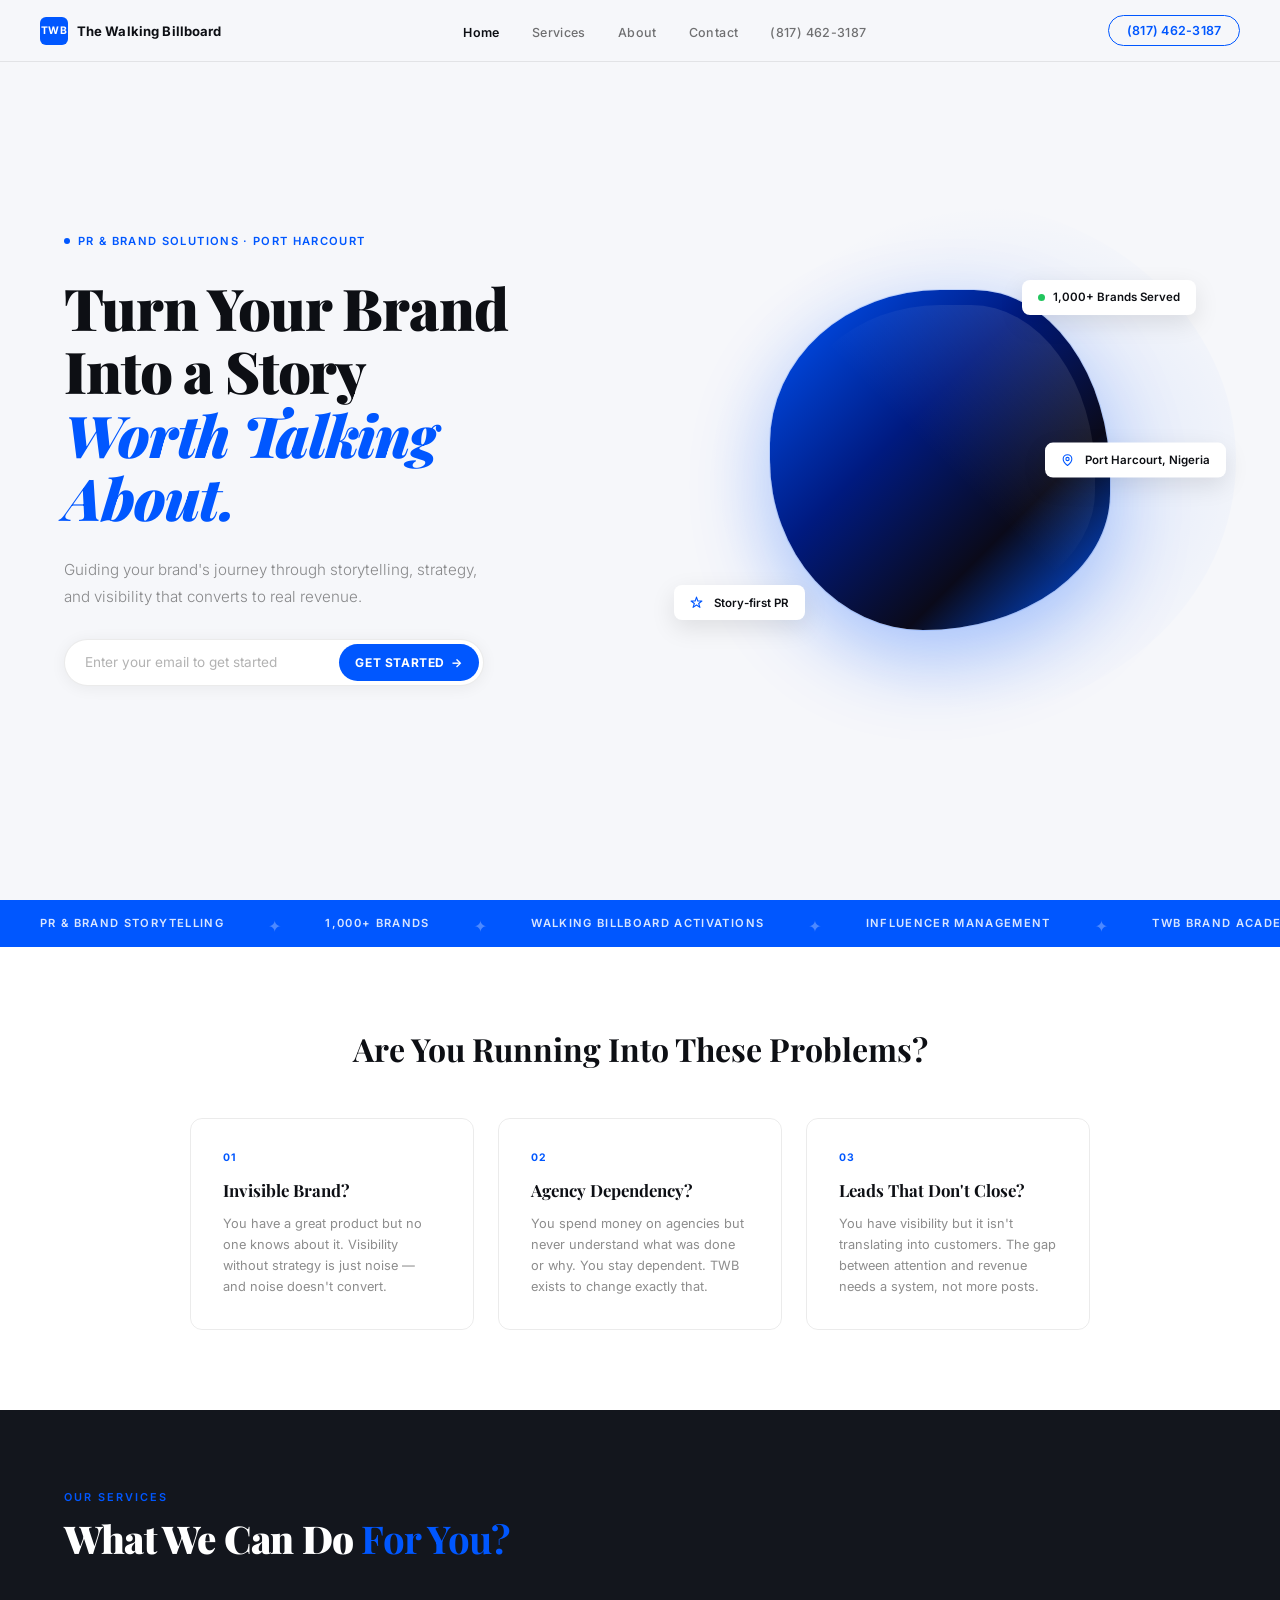
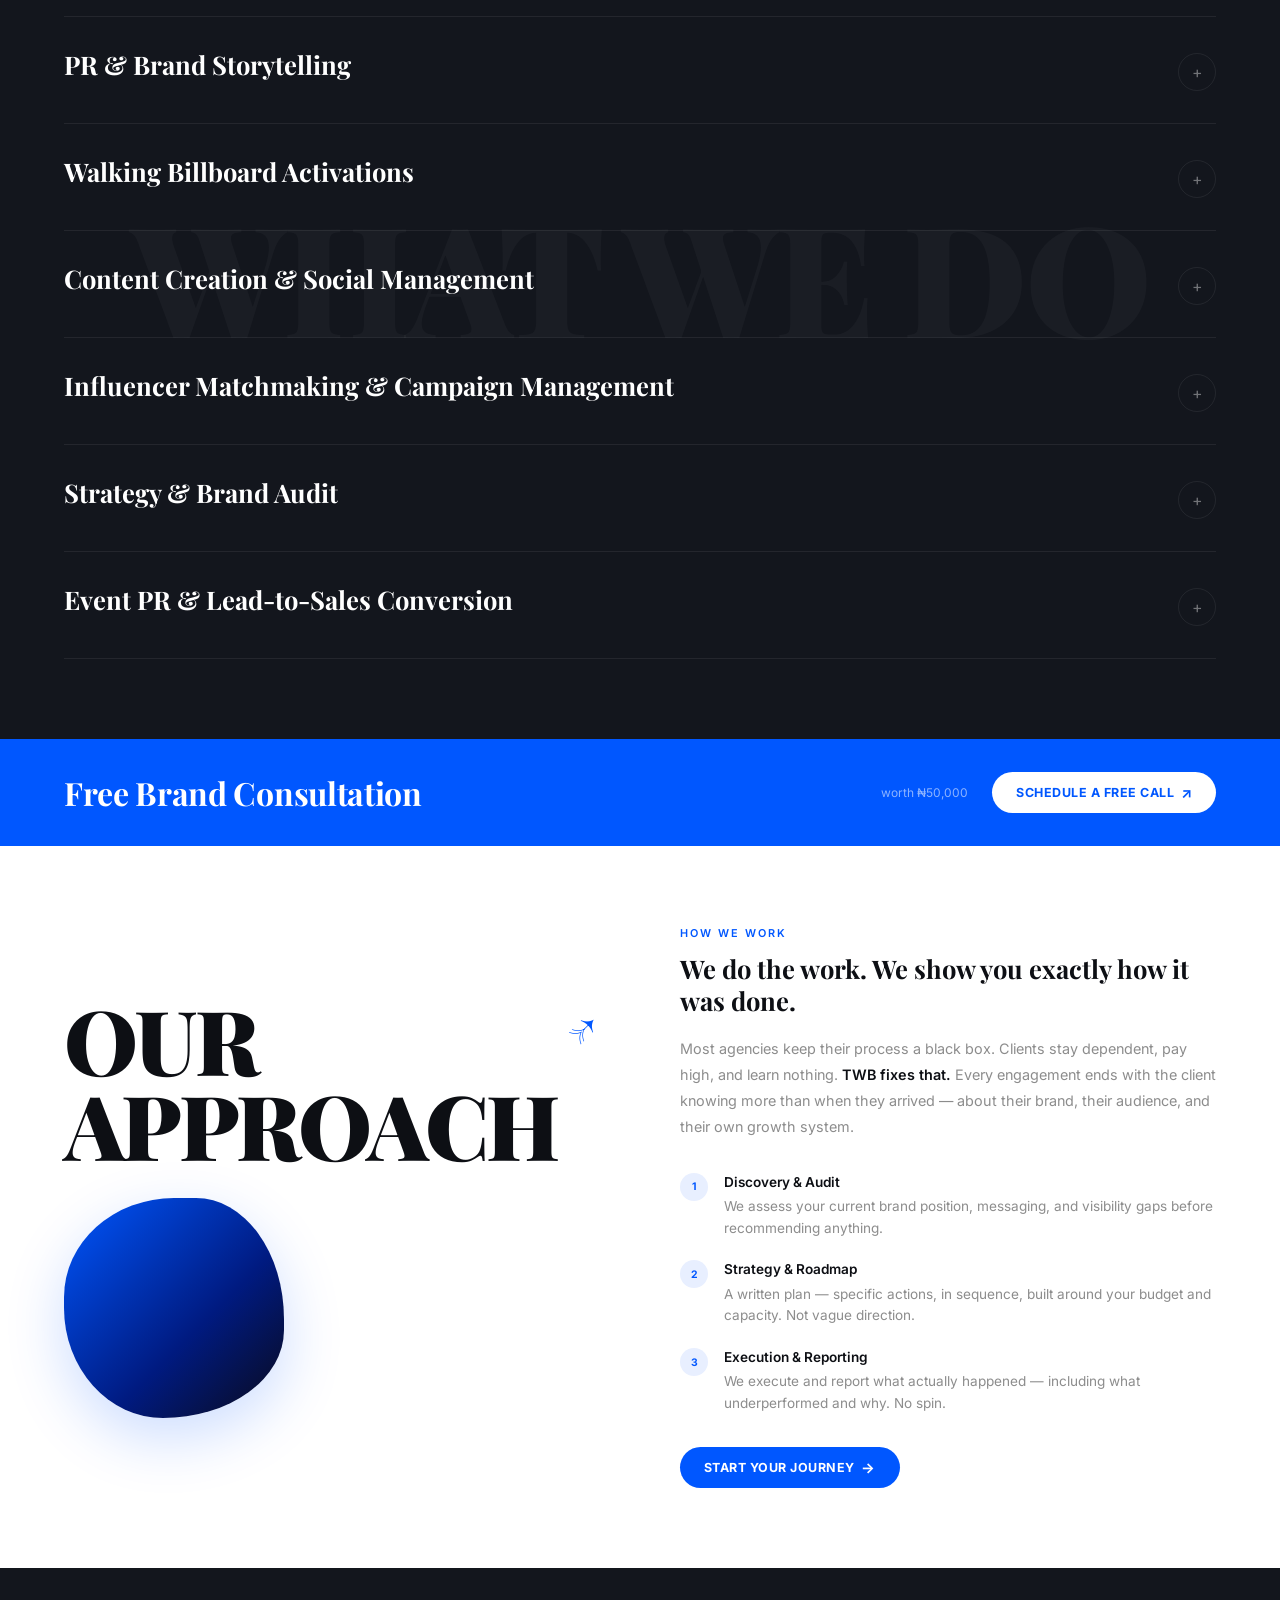
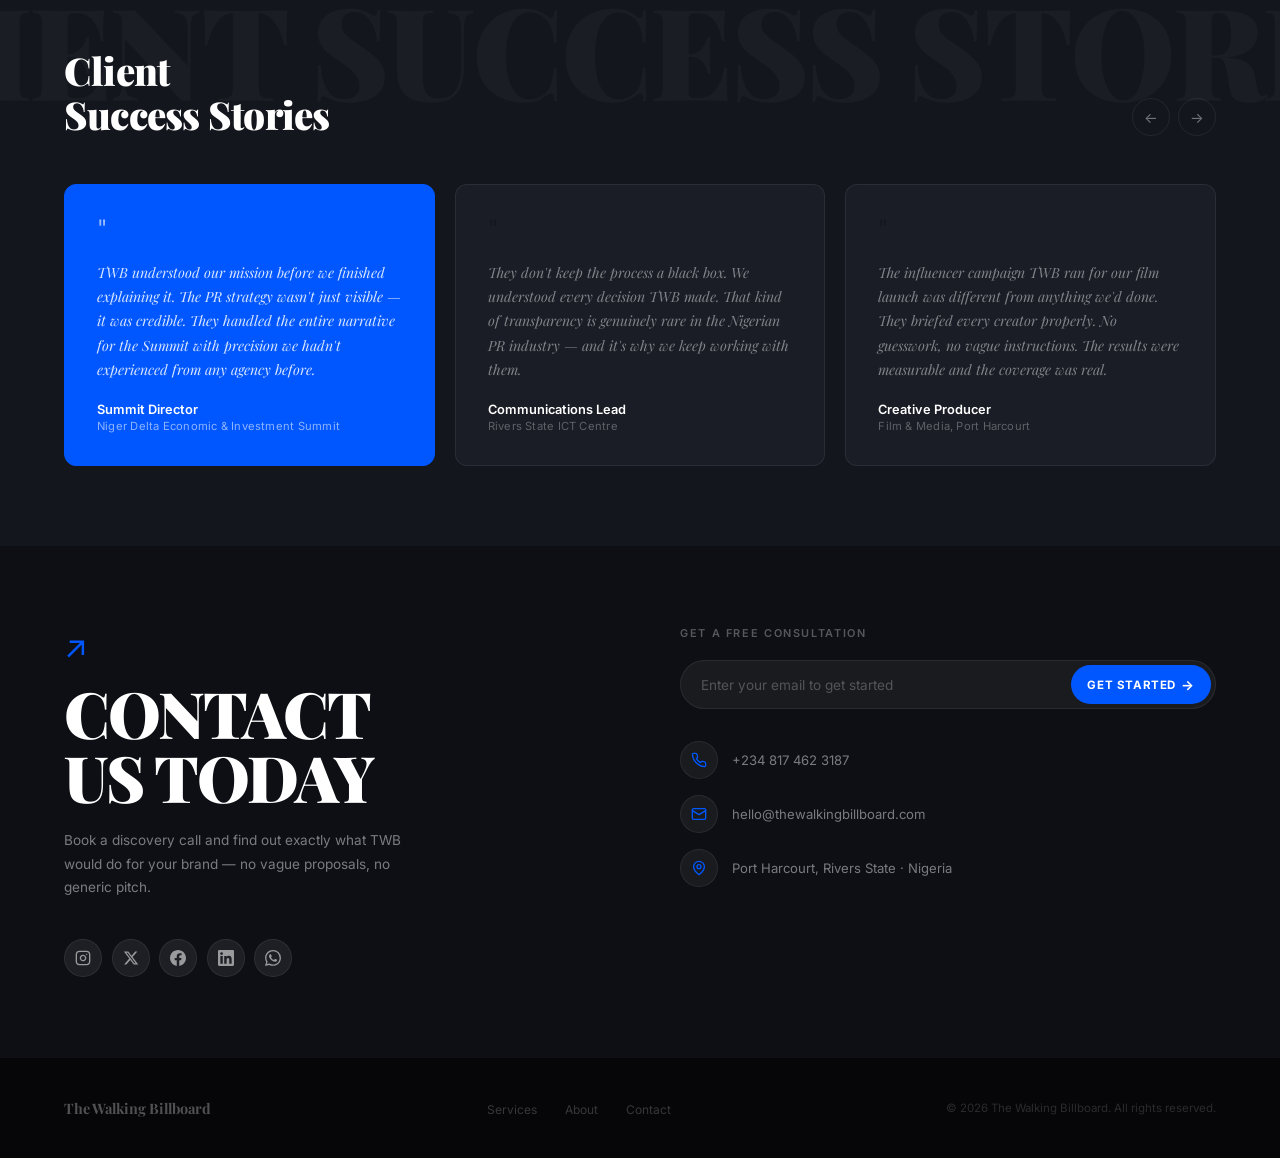
==== commit cd24b918: "Modernize: clean URLs + SVG icon system - Add .htaccess for extensionless URLs (/, /about, /services" ====
--- a/index.html
+++ b/index.html
@@ -8,22 +8,23 @@
 <link rel="preconnect" href="https://fonts.googleapis.com">
 <link rel="preconnect" href="https://fonts.gstatic.com" crossorigin>
 <link href="https://fonts.googleapis.com/css2?family=Playfair+Display:ital,wght@0,700;0,900;1,700&family=Inter:wght@300;400;500;600;700&display=swap" rel="stylesheet">
+<script>document.documentElement.classList.add('js');</script>
 <link rel="stylesheet" href="styles.css">
 </head>
 <body>
 
 <!-- NAV -->
 <nav>
-  <a href="index.html" class="nav-logo">
+  <a href="/" class="nav-logo">
     <div class="nav-logo-mark">TWB</div>
     The Walking Billboard
   </a>
-  <button class="nav-toggle" aria-label="Toggle navigation">☰</button>
+  <button class="nav-toggle" aria-label="Toggle navigation"><svg viewBox="0 0 24 24" width="20" height="20" fill="none" stroke="currentColor" stroke-width="2" stroke-linecap="round" aria-hidden="true"><line x1="3" y1="6" x2="21" y2="6"/><line x1="3" y1="12" x2="21" y2="12"/><line x1="3" y1="18" x2="21" y2="18"/></svg></button>
   <ul class="nav-links">
-    <li><a href="index.html" class="active">Home</a></li>
-    <li><a href="services.html">Services</a></li>
-    <li><a href="about.html">About</a></li>
-    <li><a href="contact.html">Contact</a></li>
+    <li><a href="/" class="active">Home</a></li>
+    <li><a href="/services">Services</a></li>
+    <li><a href="/about">About</a></li>
+    <li><a href="/contact">Contact</a></li>
     <li><a href="tel:+2348174623187" class="nav-cta-mobile">(817) 462-3187</a></li>
   </ul>
   <a href="tel:+2348174623187" class="nav-cta">(817) 462-3187</a>
@@ -58,10 +59,12 @@
       <span class="dot"></span> 1,000+ Brands Served
     </div>
     <div class="hero-floating-tag tag-bottom">
-      ✦ &nbsp;Story-first PR
+      <svg class="tag-icon" viewBox="0 0 24 24" fill="none" stroke="currentColor" stroke-width="2" stroke-linecap="round" stroke-linejoin="round" aria-hidden="true"><path d="M12 2l2.4 7.2H22l-6 4.6 2.3 7.2L12 16.6 5.7 21l2.3-7.2-6-4.6h7.6z"/></svg>
+      &nbsp;Story-first PR
     </div>
     <div class="hero-floating-tag tag-mid">
-      🇳🇬 &nbsp;Port Harcourt, Nigeria
+      <svg class="tag-icon" viewBox="0 0 24 24" fill="none" stroke="currentColor" stroke-width="2" stroke-linecap="round" stroke-linejoin="round" aria-hidden="true"><path d="M20 10c0 6-8 12-8 12s-8-6-8-12a8 8 0 0 1 16 0Z"/><circle cx="12" cy="10" r="3"/></svg>
+      &nbsp;Port Harcourt, Nigeria
     </div>
   </div>
 </section>
@@ -177,7 +180,7 @@
   <div class="cta-banner-text">Free Brand Consultation</div>
   <div class="cta-banner-right">
     <span class="cta-banner-note">worth ₦50,000</span>
-    <a href="contact.html" class="btn-pill-white">Schedule a Free Call <span>↗</span></a>
+    <a href="/contact" class="btn-pill-white">Schedule a Free Call <span>↗</span></a>
   </div>
 </div>
 
@@ -223,7 +226,7 @@
       </div>
     </div>
 
-    <a href="about.html" class="btn-pill-blue">Start Your Journey <span>→</span></a>
+    <a href="/about" class="btn-pill-blue">Start Your Journey <span>→</span></a>
   </div>
 </section>
 
@@ -278,11 +281,11 @@
     <h2 class="contact-heading">CONTACT<br>US TODAY</h2>
     <p class="contact-subtext">Book a discovery call and find out exactly what TWB would do for your brand — no vague proposals, no generic pitch.</p>
     <div class="contact-socials">
-      <a href="#" class="social-icon">IG</a>
-      <a href="#" class="social-icon">TW</a>
-      <a href="#" class="social-icon">FB</a>
-      <a href="#" class="social-icon">LI</a>
-      <a href="https://wa.me/2348174623187" class="social-icon">WA</a>
+      <a href="#" class="social-icon" aria-label="Instagram"><svg viewBox="0 0 24 24" fill="none" stroke="currentColor" stroke-width="2" stroke-linecap="round" stroke-linejoin="round" aria-hidden="true"><rect x="2" y="2" width="20" height="20" rx="5"/><path d="M16 11.37A4 4 0 1 1 12.63 8 4 4 0 0 1 16 11.37Z"/><line x1="17.5" y1="6.5" x2="17.51" y2="6.5"/></svg></a>
+      <a href="#" class="social-icon" aria-label="X (Twitter)"><svg viewBox="0 0 24 24" fill="currentColor" aria-hidden="true"><path d="M18.244 2.25h3.308l-7.227 8.26 8.502 11.24h-6.66l-5.214-6.817L4.99 21.75H1.68l7.73-8.835L1.254 2.25H8.08l4.713 6.231zm-1.161 17.52h1.833L7.084 4.126H5.117z"/></svg></a>
+      <a href="#" class="social-icon" aria-label="Facebook"><svg viewBox="0 0 24 24" fill="currentColor" aria-hidden="true"><path d="M24 12.073c0-6.627-5.373-12-12-12s-12 5.373-12 12c0 5.99 4.388 10.954 10.125 11.854v-8.385H7.078v-3.47h3.047V9.43c0-3.007 1.792-4.669 4.533-4.669 1.312 0 2.686.235 2.686.235v2.953H15.83c-1.491 0-1.956.925-1.956 1.874v2.25h3.328l-.532 3.47h-2.796v8.385C19.612 23.027 24 18.062 24 12.073z"/></svg></a>
+      <a href="#" class="social-icon" aria-label="LinkedIn"><svg viewBox="0 0 24 24" fill="currentColor" aria-hidden="true"><path d="M20.447 20.452h-3.554v-5.569c0-1.328-.027-3.037-1.852-3.037-1.853 0-2.136 1.445-2.136 2.939v5.667H9.351V9h3.414v1.561h.046c.477-.9 1.637-1.85 3.37-1.85 3.601 0 4.267 2.37 4.267 5.455v6.286zM5.337 7.433a2.062 2.062 0 0 1-2.063-2.065 2.064 2.064 0 1 1 2.063 2.065zm1.782 13.019H3.555V9h3.564v11.452zM22.225 0H1.771C.792 0 0 .774 0 1.729v20.542C0 23.227.792 24 1.771 24h20.451C23.2 24 24 23.227 24 22.271V1.729C24 .774 23.2 0 22.225 0z"/></svg></a>
+      <a href="https://wa.me/2348174623187" class="social-icon" aria-label="WhatsApp"><svg viewBox="0 0 24 24" fill="currentColor" aria-hidden="true"><path d="M17.472 14.382c-.297-.149-1.758-.867-2.03-.967-.273-.099-.471-.148-.67.15-.197.297-.767.966-.94 1.164-.173.199-.347.223-.644.075-.297-.15-1.255-.463-2.39-1.475-.883-.788-1.48-1.761-1.653-2.059-.173-.297-.018-.458.13-.606.134-.133.298-.347.446-.52.149-.174.198-.298.298-.497.099-.198.05-.371-.025-.52-.075-.149-.669-1.612-.916-2.207-.242-.579-.487-.5-.669-.51l-.57-.01c-.198 0-.52.074-.792.372-.272.297-1.04 1.016-1.04 2.479 0 1.462 1.065 2.875 1.213 3.074.149.198 2.096 3.2 5.077 4.487.71.306 1.263.489 1.694.625.712.227 1.36.195 1.872.118.571-.085 1.758-.719 2.006-1.413.248-.694.248-1.289.173-1.413-.074-.124-.272-.198-.57-.347m-5.421 7.403h-.004a9.87 9.87 0 0 1-5.031-1.378l-.361-.214-3.741.982.998-3.648-.235-.374a9.86 9.86 0 0 1-1.51-5.26c.001-5.45 4.436-9.884 9.888-9.884 2.64 0 5.122 1.03 6.988 2.898a9.825 9.825 0 0 1 2.893 6.994c-.003 5.45-4.437 9.884-9.885 9.884m8.413-18.297A11.815 11.815 0 0 0 12.05 0C5.495 0 .16 5.335.157 11.892c0 2.096.547 4.142 1.588 5.945L.057 24l6.305-1.654a11.882 11.882 0 0 0 5.683 1.448h.005c6.554 0 11.89-5.335 11.893-11.893a11.821 11.821 0 0 0-3.48-8.413Z"/></svg></a>
     </div>
   </div>
 
@@ -297,15 +300,15 @@
 
     <div class="contact-details">
       <div class="contact-detail">
-        <div class="contact-detail-icon">📞</div>
+        <div class="contact-detail-icon"><svg viewBox="0 0 24 24" fill="none" stroke="currentColor" stroke-width="2" stroke-linecap="round" stroke-linejoin="round" aria-hidden="true"><path d="M22 16.92v3a2 2 0 0 1-2.18 2 19.79 19.79 0 0 1-8.63-3.07 19.5 19.5 0 0 1-6-6 19.79 19.79 0 0 1-3.07-8.67A2 2 0 0 1 4.11 2h3a2 2 0 0 1 2 1.72c.13.96.36 1.9.7 2.81a2 2 0 0 1-.45 2.11L8.09 9.91a16 16 0 0 0 6 6l1.27-1.27a2 2 0 0 1 2.11-.45c.91.34 1.85.57 2.81.7A2 2 0 0 1 22 16.92z"/></svg></div>
         <a href="tel:+2348174623187">+234 817 462 3187</a>
       </div>
       <div class="contact-detail">
-        <div class="contact-detail-icon">✉</div>
+        <div class="contact-detail-icon"><svg viewBox="0 0 24 24" fill="none" stroke="currentColor" stroke-width="2" stroke-linecap="round" stroke-linejoin="round" aria-hidden="true"><rect x="2" y="4" width="20" height="16" rx="2"/><path d="m22 7-10 6L2 7"/></svg></div>
         <a href="mailto:hello@thewalkingbillboard.com">hello@thewalkingbillboard.com</a>
       </div>
       <div class="contact-detail">
-        <div class="contact-detail-icon">📍</div>
+        <div class="contact-detail-icon"><svg viewBox="0 0 24 24" fill="none" stroke="currentColor" stroke-width="2" stroke-linecap="round" stroke-linejoin="round" aria-hidden="true"><path d="M20 10c0 6-8 12-8 12s-8-6-8-12a8 8 0 0 1 16 0Z"/><circle cx="12" cy="10" r="3"/></svg></div>
         Port Harcourt, Rivers State · Nigeria
       </div>
     </div>
@@ -315,11 +318,11 @@
 
 <!-- FOOTER -->
 <footer class="site-footer">
-  <a href="index.html" class="footer-logo">The Walking Billboard</a>
+  <a href="/" class="footer-logo">The Walking Billboard</a>
   <ul class="footer-links">
-    <li><a href="services.html">Services</a></li>
-    <li><a href="about.html">About</a></li>
-    <li><a href="contact.html">Contact</a></li>
+    <li><a href="/services">Services</a></li>
+    <li><a href="/about">About</a></li>
+    <li><a href="/contact">Contact</a></li>
   </ul>
   <p class="footer-copy">© <span id="year">2025</span> The Walking Billboard. All rights reserved.</p>
 </footer>
--- a/styles.css
+++ b/styles.css
@@ -31,6 +31,15 @@
 img { max-width: 100%; display: block; }
 button, input, textarea { font: inherit; }
 
+/* Modern base refinements */
+::selection { background: var(--blue); color: #fff; }
+:focus-visible {
+  outline: 2px solid var(--blue);
+  outline-offset: 3px;
+  border-radius: 4px;
+}
+[id] { scroll-margin-top: 80px; }
+
 .container { width: min(var(--container), calc(100% - 4rem)); margin: 0 auto; }
 
 /* ── NAV ─────────────────────────────── */
@@ -508,13 +517,14 @@
 
 .contact-socials { display: flex; gap: 0.6rem; }
 .social-icon {
-  width: 34px; height: 34px; border-radius: 50%;
+  width: 38px; height: 38px; border-radius: 50%;
   background: rgba(255,255,255,0.07); border: 1px solid var(--border);
   display: flex; align-items: center; justify-content: center;
-  color: rgba(255,255,255,0.4); font-size: 0.65rem; font-weight: 700;
-  text-decoration: none; transition: background 0.2s, color 0.2s;
-}
-.social-icon:hover { background: var(--blue); color: #fff; border-color: var(--blue); }
+  color: rgba(255,255,255,0.55);
+  text-decoration: none; transition: background 0.2s, color 0.2s, transform 0.2s, border-color 0.2s;
+}
+.social-icon svg { width: 16px; height: 16px; }
+.social-icon:hover { background: var(--blue); color: #fff; border-color: var(--blue); transform: translateY(-2px); }
 
 .contact-form-label {
   font-size: 0.68rem; font-weight: 600; letter-spacing: 0.15em; text-transform: uppercase;
@@ -571,11 +581,15 @@
 .contact-detail a:hover { color: #fff; }
 
 .contact-detail-icon {
-  width: 34px; height: 34px; background: rgba(255,255,255,0.05);
+  width: 38px; height: 38px; background: rgba(255,255,255,0.05);
   border: 1px solid var(--border); border-radius: 50%;
   display: flex; align-items: center; justify-content: center;
-  font-size: 0.8rem; flex-shrink: 0;
-}
+  color: var(--blue); flex-shrink: 0;
+}
+.contact-detail-icon svg { width: 16px; height: 16px; }
+
+/* Hero floating-tag icons */
+.hero-floating-tag .tag-icon { width: 13px; height: 13px; color: var(--blue); flex-shrink: 0; }
 
 /* ── ABOUT PAGE ──────────────────────── */
 .about-section {
@@ -727,10 +741,10 @@
 }
 
 /* ── FADE IN ─────────────────────────── */
-.fade-in {
-  opacity: 0; transform: translateY(24px);
-  transition: opacity 0.6s ease, transform 0.6s ease;
-}
+/* Content is visible by default; only hidden when JS is active (html.js),
+   so a missing/blocked script.js never leaves a blank page. */
+.fade-in { transition: opacity 0.6s ease, transform 0.6s ease; }
+.js .fade-in { opacity: 0; transform: translateY(24px); }
 .fade-in.visible { opacity: 1; transform: translateY(0); }
 
 /* ── RESPONSIVE ──────────────────────── */
